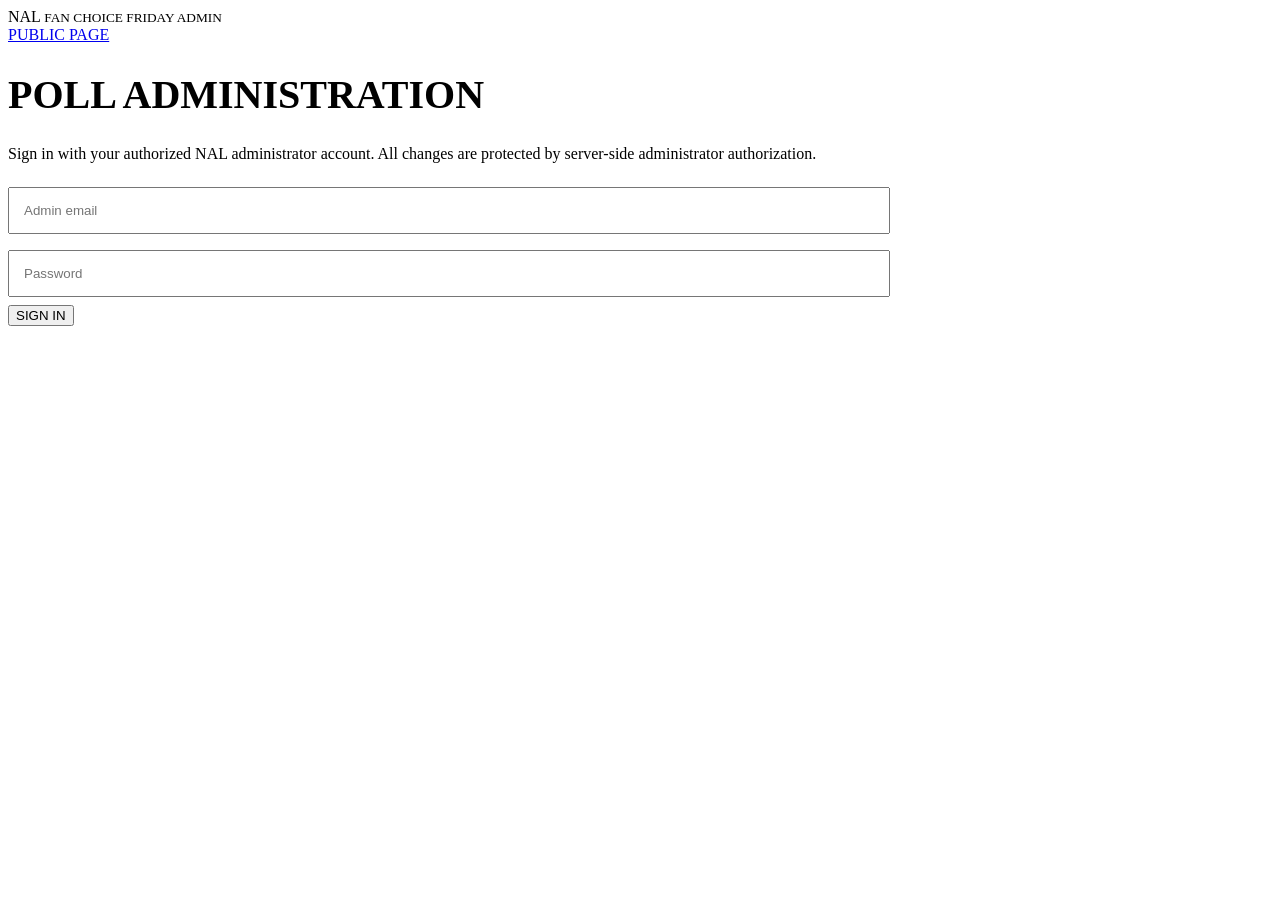
==== admin.html @ 1d5417d5 "Add admin.html for poll administration interface" ====
<!doctype html><html lang="en"><head><meta charset="utf-8"><meta name="viewport" content="width=device-width,initial-scale=1"><title>Fan Choice Friday Admin</title><link rel="stylesheet" href="style.css"></head><body><header><div class="brand">NAL <small>FAN CHOICE FRIDAY ADMIN</small></div><a href="/">PUBLIC PAGE</a></header><main class="content" style="max-width:850px;text-align:left"><h1 style="font-size:40px">POLL ADMINISTRATION</h1><p>Sign in with your authorized NAL administrator account. All changes are protected by server-side administrator authorization.</p><section id="login"><input id="email" type="email" placeholder="Admin email" style="padding:14px;width:100%;margin:8px 0"><input id="password" type="password" placeholder="Password" style="padding:14px;width:100%;margin:8px 0"><button id="signIn">SIGN IN</button></section><section id="editor" hidden><button id="signOut">SIGN OUT</button><h2>Current Poll</h2><p id="adminMessage"></p><input id="title" placeholder="Poll title" style="width:100%;padding:12px;margin:5px 0"><input id="questionInput" placeholder="Poll question" style="width:100%;padding:12px;margin:5px 0"><label>Opens at <input id="opens" type="datetime-local"></label><label>Closes at <input id="closes" type="datetime-local"></label><label>Status <select id="status"><option>draft</option><option>active</option><option>closed</option><option>published</option></select></label><h2>Game choices</h2><div id="gameFields"></div><button id="addGame" type="button">ADD GAME</button><button id="save" type="button">SAVE POLL</button><h2>Voting results</h2><div id="results"></div></section></main><script src="config.js"></script><script src="admin.js"></script></body></html>
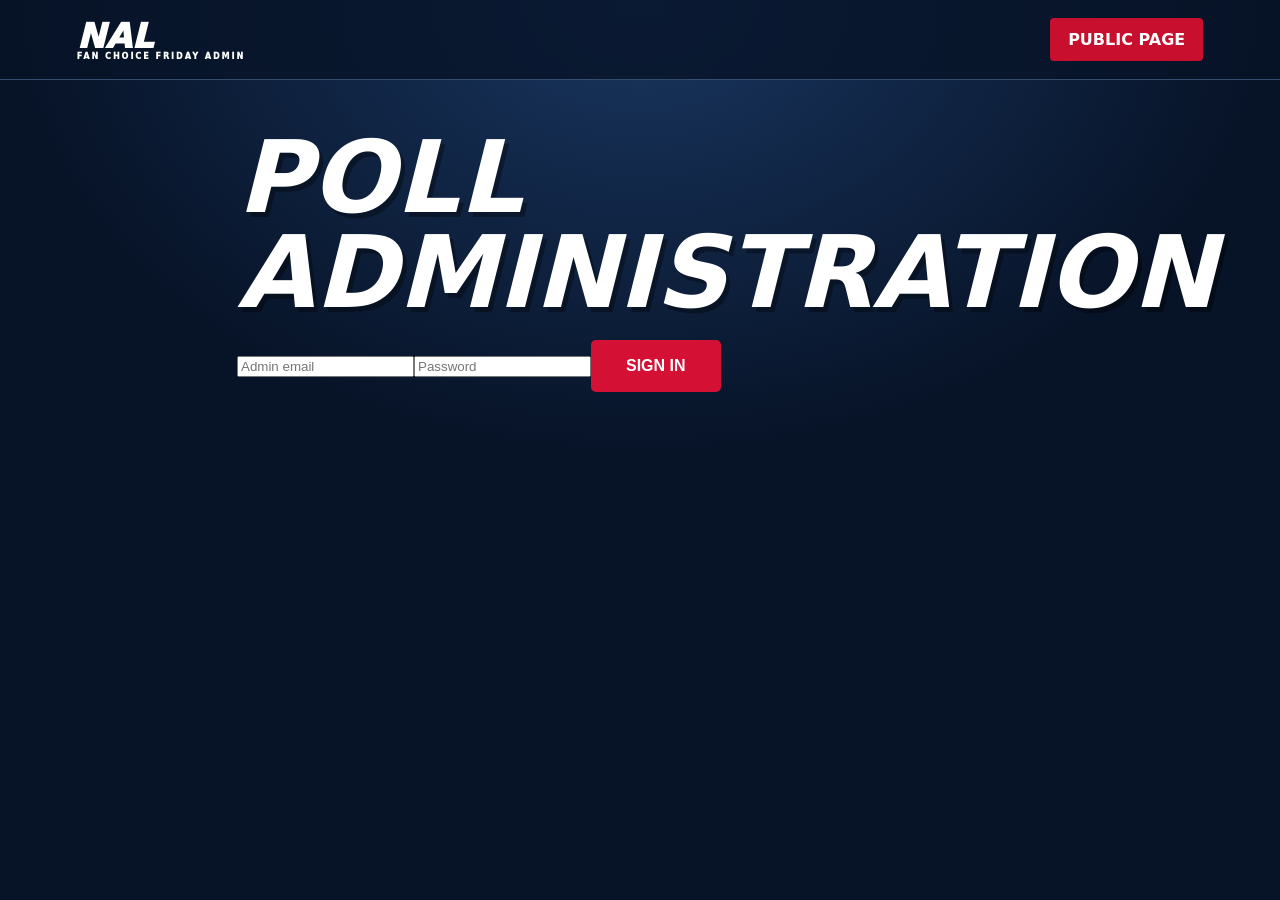
==== commit 002b9ffc: "Refactor admin.html for improved structure Updated the HTML structure and elements for the admin pag" ====
--- a/admin.html
+++ b/admin.html
@@ -1 +1 @@
-<!doctype html><html lang="en"><head><meta charset="utf-8"><meta name="viewport" content="width=device-width,initial-scale=1"><title>Fan Choice Friday Admin</title><link rel="stylesheet" href="style.css"></head><body><header><div class="brand">NAL <small>FAN CHOICE FRIDAY ADMIN</small></div><a href="/">PUBLIC PAGE</a></header><main class="content" style="max-width:850px;text-align:left"><h1 style="font-size:40px">POLL ADMINISTRATION</h1><p>Sign in with your authorized NAL administrator account. All changes are protected by server-side administrator authorization.</p><section id="login"><input id="email" type="email" placeholder="Admin email" style="padding:14px;width:100%;margin:8px 0"><input id="password" type="password" placeholder="Password" style="padding:14px;width:100%;margin:8px 0"><button id="signIn">SIGN IN</button></section><section id="editor" hidden><button id="signOut">SIGN OUT</button><h2>Current Poll</h2><p id="adminMessage"></p><input id="title" placeholder="Poll title" style="width:100%;padding:12px;margin:5px 0"><input id="questionInput" placeholder="Poll question" style="width:100%;padding:12px;margin:5px 0"><label>Opens at <input id="opens" type="datetime-local"></label><label>Closes at <input id="closes" type="datetime-local"></label><label>Status <select id="status"><option>draft</option><option>active</option><option>closed</option><option>published</option></select></label><h2>Game choices</h2><div id="gameFields"></div><button id="addGame" type="button">ADD GAME</button><button id="save" type="button">SAVE POLL</button><h2>Voting results</h2><div id="results"></div></section></main><script src="config.js"></script><script src="admin.js"></script></body></html>
+<!doctype html><html><head><meta charset="utf-8"><meta name="viewport" content="width=device-width,initial-scale=1"><title>Fan Choice Friday Admin</title><link rel="stylesheet" href="style.css"></head><body><header><div class="brand">NAL <small>FAN CHOICE FRIDAY ADMIN</small></div><a href="/">PUBLIC PAGE</a></header><main class="content" style="max-width:850px;text-align:left"><h1>POLL ADMINISTRATION</h1><section id="login"><input id="email" type="email" placeholder="Admin email"><input id="password" type="password" placeholder="Password"><button id="signIn">SIGN IN</button><p id="loginMessage"></p></section><section id="editor" hidden><button id="signOut">SIGN OUT</button><h2>Current Poll</h2><p id="adminMessage"></p><input id="title" placeholder="Poll title"><input id="questionInput" placeholder="Poll question"><label>Opens <input id="opens" type="datetime-local"></label><label>Closes <input id="closes" type="datetime-local"></label><label>Status <select id="status"><option>draft</option><option>active</option><option>closed</option><option>published</option></select></label><h2>Game choices</h2><button id="loadLibrary">LOAD APPROVED MONDAY GAMES</button><p id="libraryMessage"></p><div id="libraryGames"></div><h3>Selected games</h3><div id="gameFields"></div><button id="addGame">ADD GAME MANUALLY</button><button id="save">SAVE POLL</button><h2>Voting results</h2><pre id="results"></pre></section></main><script src="config.js"></script><script src="admin.js"></script></body></html>
--- a/style.css
+++ b/style.css
@@ -0,0 +1 @@
+:root{font-family:system-ui,Arial,sans-serif;color:#fff;background:#071327}*{box-sizing:border-box}body{margin:0;background:radial-gradient(ellipse at top,#193660,#071327 70%)}header{display:flex;justify-content:space-between;align-items:center;padding:18px max(24px,6vw);background:#071327cc;border-bottom:1px solid #344c70}header a{color:white;text-decoration:none;background:#c8102e;padding:12px 18px;font-weight:800;border-radius:4px}.brand{font-weight:1000;font-style:italic;font-size:34px;line-height:1}.brand small{display:block;font-style:normal;font-size:8px;letter-spacing:2px}.hero{text-align:center;padding:65px 18px 38px;background:linear-gradient(125deg,#06132a88,#172d55cc),repeating-linear-gradient(135deg,transparent 0 38px,#ffffff08 39px 40px)}.eyebrow{letter-spacing:3px;color:#bfcde2;font-weight:800;font-size:12px}h1{font-size:clamp(45px,8vw,100px);font-style:italic;line-height:.95;margin:20px auto;text-shadow:4px 5px 0 #0005}h1 em{display:block;color:#e21b3c}h2{font-size:clamp(19px,3vw,30px)}.hero p{color:#d3dcea}.timer{background:#071327aa;border:1px solid #395078;border-radius:8px;max-width:480px;margin:26px auto 0;padding:17px;font-weight:800}.content{max-width:1100px;margin:auto;padding:30px 22px 55px;text-align:center}.options{display:grid;grid-template-columns:repeat(auto-fit,minmax(230px,1fr));gap:20px;margin:30px 0}.option{cursor:pointer;text-align:left;background:#0c1d38;border:2px solid #385074;border-radius:10px;overflow:hidden;transition:.15s}.option:has(input:checked){border-color:#f12547;box-shadow:0 0 0 2px #f1254730}.option img{display:block;width:100%;aspect-ratio:16/9;object-fit:cover;background:#213859}.option .body{padding:20px}.option strong{display:block;font-size:19px;text-transform:uppercase}.option small{display:block;color:#c3cfe0;margin:8px 0 18px}.option label{display:block;padding:12px;border:1px solid #5b7297;border-radius:4px;text-align:center;font-weight:800}.option input{accent-color:#e21b3c}button{cursor:pointer;background:#d51035;border:0;border-radius:5px;color:white;font-weight:900;padding:17px 35px;font-size:16px}button:disabled{opacity:.5;cursor:not-allowed}#message{min-height:30px;color:#e3ebff}footer{background:linear-gradient(90deg,#8d0926,#0b2a58);padding:23px;text-align:center;font-weight:900}@media(max-width:600px){header{padding:14px}header a{font-size:11px}.hero{padding-top:45px}.content{padding:20px 14px}}
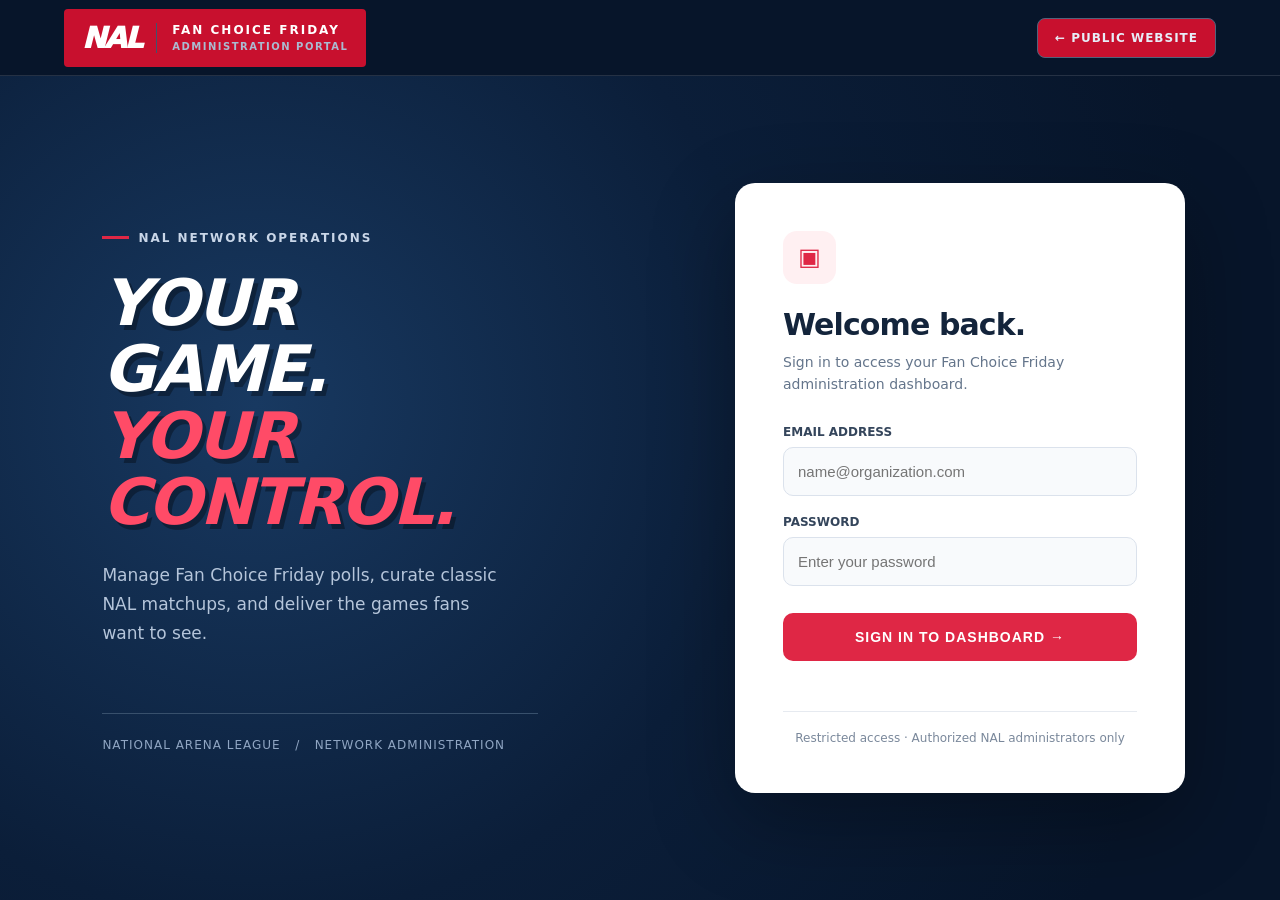
==== commit e226e353: "Revamp admin.html layout and styles Updated the admin panel layout and styles for improved user expe" ====
--- a/admin.html
+++ b/admin.html
@@ -1 +1,26 @@
-<!doctype html><html><head><meta charset="utf-8"><meta name="viewport" content="width=device-width,initial-scale=1"><title>Fan Choice Friday Admin</title><link rel="stylesheet" href="style.css"></head><body><header><div class="brand">NAL <small>FAN CHOICE FRIDAY ADMIN</small></div><a href="/">PUBLIC PAGE</a></header><main class="content" style="max-width:850px;text-align:left"><h1>POLL ADMINISTRATION</h1><section id="login"><input id="email" type="email" placeholder="Admin email"><input id="password" type="password" placeholder="Password"><button id="signIn">SIGN IN</button><p id="loginMessage"></p></section><section id="editor" hidden><button id="signOut">SIGN OUT</button><h2>Current Poll</h2><p id="adminMessage"></p><input id="title" placeholder="Poll title"><input id="questionInput" placeholder="Poll question"><label>Opens <input id="opens" type="datetime-local"></label><label>Closes <input id="closes" type="datetime-local"></label><label>Status <select id="status"><option>draft</option><option>active</option><option>closed</option><option>published</option></select></label><h2>Game choices</h2><button id="loadLibrary">LOAD APPROVED MONDAY GAMES</button><p id="libraryMessage"></p><div id="libraryGames"></div><h3>Selected games</h3><div id="gameFields"></div><button id="addGame">ADD GAME MANUALLY</button><button id="save">SAVE POLL</button><h2>Voting results</h2><pre id="results"></pre></section></main><script src="config.js"></script><script src="admin.js"></script></body></html>
+<!doctype html>
+<html lang="en">
+<head>
+<meta charset="utf-8"><meta name="viewport" content="width=device-width,initial-scale=1">
+<title>NAL Network | Administration</title>
+<link rel="stylesheet" href="style.css">
+<style>
+:root{--navy:#07152a;--navy2:#0d2445;--red:#df2745;--border:#dbe2ec;--ink:#13243b}
+body{min-height:100vh;margin:0;background:#07152a;color:#fff;font-family:Inter,system-ui,-apple-system,BlinkMacSystemFont,"Segoe UI",sans-serif}
+.admin-top{height:76px;padding:0 clamp(20px,5vw,84px);display:flex;align-items:center;justify-content:space-between;background:#07152a;border-bottom:1px solid rgba(255,255,255,.12)}
+.admin-brand{text-decoration:none;color:#fff;display:flex;align-items:center;gap:15px}.admin-brand-mark{font-size:29px;font-weight:1000;font-style:italic;letter-spacing:-2px}.admin-brand-divider{height:30px;width:1px;background:#41526b}.admin-brand-name{font-size:12px;font-weight:800;letter-spacing:2px;line-height:1.5}.admin-brand-name span{display:block;color:#aabbd1;font-size:10px;font-weight:600;letter-spacing:1.5px}.public-link{font-size:12px;font-weight:800;letter-spacing:1px;color:#e7edf7;text-decoration:none;border:1px solid #52627b;border-radius:8px;padding:12px 17px}.public-link:hover{border-color:#fff}
+.login-stage{min-height:calc(100vh - 76px);display:grid;grid-template-columns:1fr 1fr;background:radial-gradient(circle at 20% 40%,#183961 0,#0b1e39 45%,#07152a 85%)}
+.login-intro{display:flex;align-items:center;justify-content:center;padding:60px 8vw}.intro-inner{max-width:500px}.intro-kicker{display:inline-flex;align-items:center;gap:9px;font-size:12px;font-weight:800;letter-spacing:2px;color:#c9d6e8}.intro-kicker:before{content:"";width:27px;height:3px;background:var(--red)}.intro-title{font-size:clamp(43px,5vw,78px);line-height:1.04;letter-spacing:-2px;margin:25px 0}.intro-title span{color:#ff4b67}.intro-desc{color:#b5c5da;font-size:17px;line-height:1.7;max-width:410px}.intro-foot{margin-top:65px;padding-top:24px;border-top:1px solid #38506c;color:#90a6c3;font-size:12px;letter-spacing:1px}
+.login-side{display:flex;align-items:center;justify-content:center;padding:40px 5vw}.login-card{width:min(100%,450px);box-sizing:border-box;background:#fff;color:var(--ink);border-radius:20px;padding:clamp(27px,4vw,48px);box-shadow:0 28px 85px rgba(0,0,0,.32)}.login-icon{display:grid;place-items:center;width:53px;height:53px;border-radius:14px;background:#fff0f2;color:var(--red);font-size:24px}.login-card h2{font-size:30px;letter-spacing:-.9px;margin:23px 0 9px}.login-subtitle{color:#64758b;line-height:1.6;margin:0 0 30px;font-size:14px}.login-card label{display:block;font-size:12px;font-weight:800;color:#34455b;margin:19px 0 8px}.login-card input{box-sizing:border-box;display:block;width:100%;background:#f8fafc;border:1px solid var(--border);color:#172b45;border-radius:10px;padding:15px 14px;font-size:15px;outline:none}.login-card input:focus{border-color:#b32d47;box-shadow:0 0 0 3px #e8274720}.login-card button{width:100%;margin-top:27px;border:0;border-radius:10px;background:var(--red);color:#fff;font-size:14px;font-weight:850;letter-spacing:1px;padding:16px;cursor:pointer}.login-card button:hover{background:#bc1735}.login-error{min-height:18px;color:#bb1c3b;font-size:13px;line-height:1.5;margin-top:13px}.secure-note{border-top:1px solid #e6eaf0;margin-top:19px;padding-top:19px;font-size:12px;color:#7a889b;text-align:center}
+#editor{max-width:1040px;margin:35px auto;padding:32px;background:#102747;border:1px solid #35516e;border-radius:18px}#editor[hidden],#login[hidden]{display:none!important}#editor input,#editor select{padding:11px;margin:7px;background:#fff;color:#14233a;border:1px solid #ccd5e2;border-radius:8px}#editor button{margin:7px;padding:12px 16px;border:0;border-radius:8px;background:#e22a49;color:white;cursor:pointer}#editor label{display:inline-block;margin:10px 12px 10px 0}#editor pre{white-space:pre-wrap}#editor h2{margin-top:28px}
+@media(max-width:850px){.login-stage{grid-template-columns:1fr}.login-intro{padding:45px 24px 10px}.intro-title{font-size:43px;margin:16px 0}.intro-desc{font-size:14px}.intro-foot{display:none}.login-side{padding:20px 20px 55px}.admin-top{height:70px}.admin-brand-name{font-size:10px}.public-link{padding:10px;font-size:10px}}@media(max-width:420px){.admin-brand-divider,.admin-brand-name{display:none}.login-card{padding:26px}}
+</style>
+</head>
+<body>
+<header class="admin-top"><a class="admin-brand" href="/"><span class="admin-brand-mark">NAL</span><span class="admin-brand-divider"></span><span class="admin-brand-name">FAN CHOICE FRIDAY<span>ADMINISTRATION PORTAL</span></span></a><a class="public-link" href="/">← PUBLIC WEBSITE</a></header>
+<main>
+<section id="login" class="login-stage"><div class="login-intro"><div class="intro-inner"><div class="intro-kicker">NAL NETWORK OPERATIONS</div><h1 class="intro-title">YOUR GAME.<br><span>YOUR CONTROL.</span></h1><p class="intro-desc">Manage Fan Choice Friday polls, curate classic NAL matchups, and deliver the games fans want to see.</p><div class="intro-foot">NATIONAL ARENA LEAGUE &nbsp; / &nbsp; NETWORK ADMINISTRATION</div></div></div><div class="login-side"><div class="login-card"><div class="login-icon" aria-hidden="true">▣</div><h2>Welcome back.</h2><p class="login-subtitle">Sign in to access your Fan Choice Friday administration dashboard.</p><label for="email">EMAIL ADDRESS</label><input id="email" type="email" autocomplete="username" placeholder="name@organization.com"><label for="password">PASSWORD</label><input id="password" type="password" autocomplete="current-password" placeholder="Enter your password"><button id="signIn" type="button">SIGN IN TO DASHBOARD →</button><p id="loginMessage" class="login-error" role="alert"></p><div class="secure-note">Restricted access · Authorized NAL administrators only</div></div></div></section>
+<section id="editor" hidden><button id="signOut" type="button">SIGN OUT</button><h1>POLL ADMINISTRATION</h1><p id="adminMessage"></p><h2>Current Poll</h2><input id="title" placeholder="Poll title" style="width:95%"><input id="questionInput" placeholder="Poll question" style="width:95%"><label>Opens <input id="opens" type="datetime-local"></label><label>Closes <input id="closes" type="datetime-local"></label><label>Status <select id="status"><option>draft</option><option>active</option><option>closed</option><option>published</option></select></label><h2>Game Choices</h2><p>Select approved games from the MNTR+ Monday.com Game Library.</p><button id="loadLibrary" type="button">LOAD APPROVED MONDAY GAMES</button><p id="libraryMessage"></p><div id="libraryGames"></div><h3>Selected games</h3><div id="gameFields"></div><button id="addGame" type="button">ADD GAME MANUALLY</button><button id="save" type="button">SAVE POLL</button><h2>Voting Results</h2><pre id="results"></pre></section>
+</main>
+<script src="config.js"></script><script src="admin.js"></script>
+</body></html>
